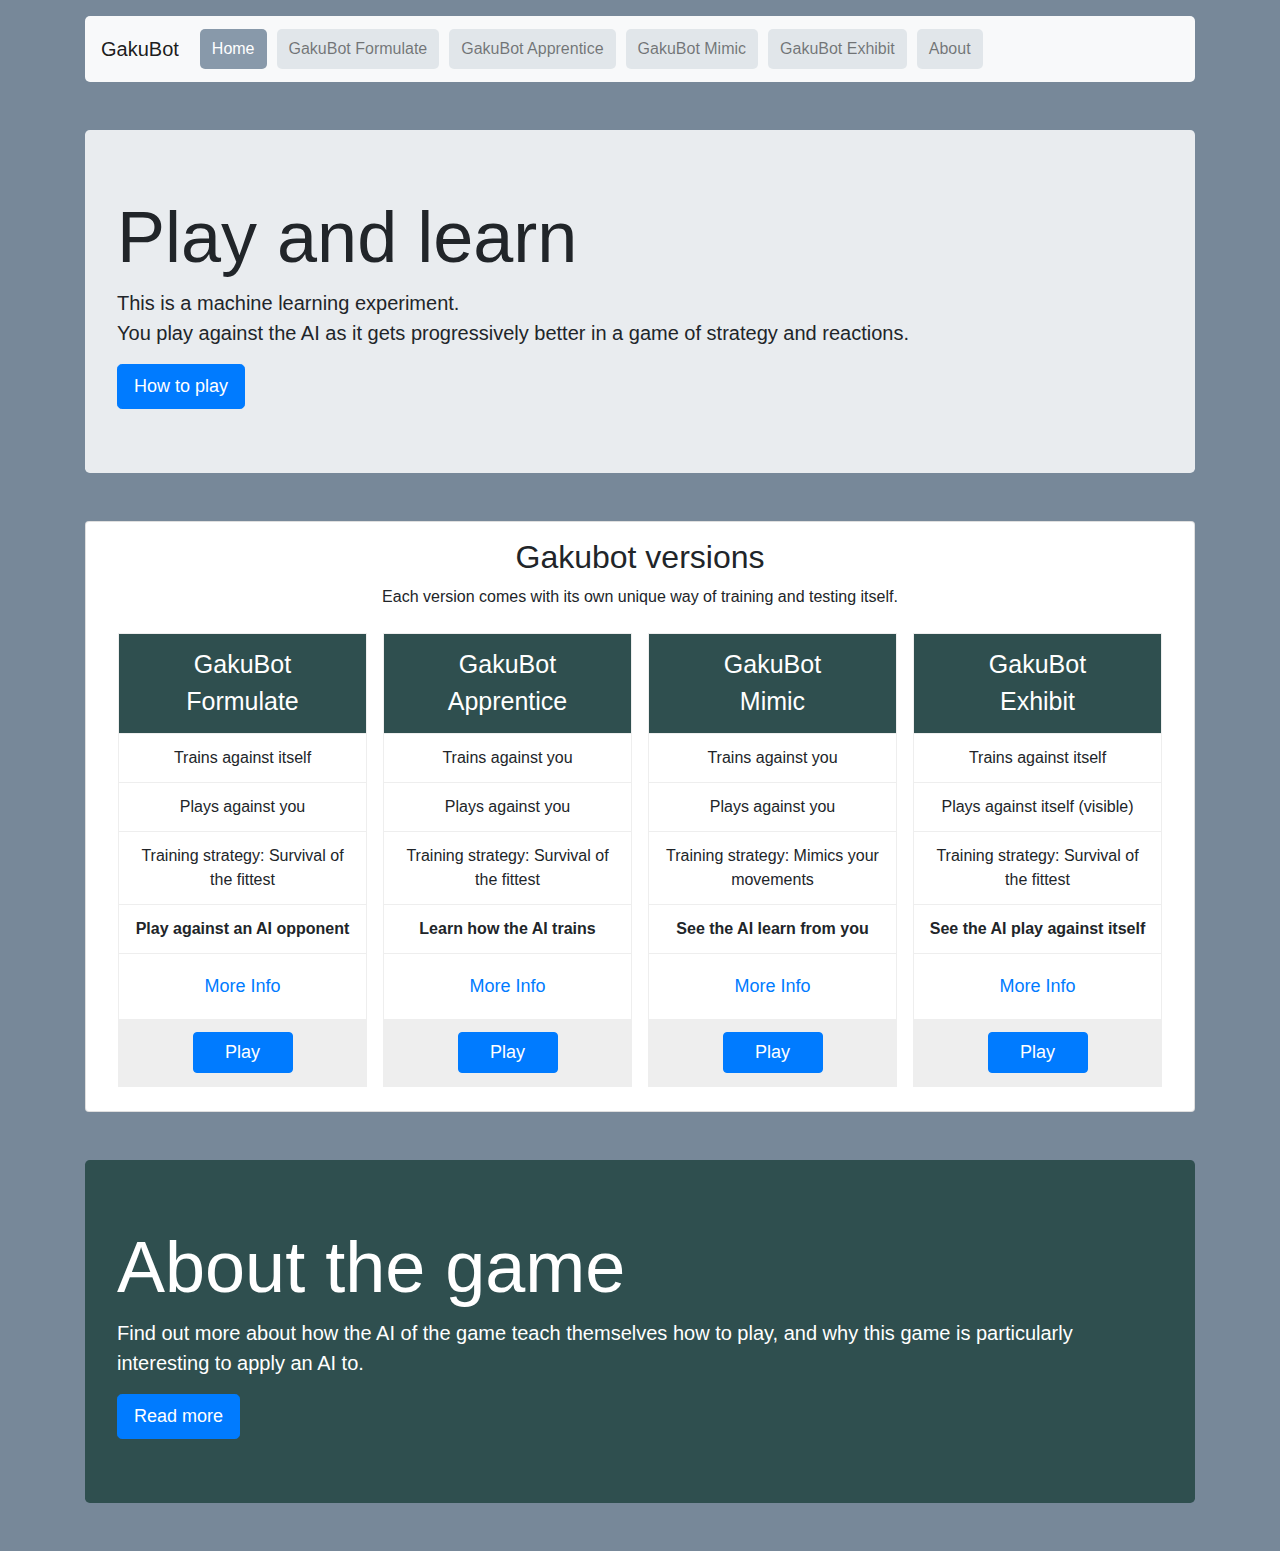
==== index.html @ 835c6d43 "Add files via upload" ====
<!DOCTYPE HTML>
<html>
<head>
  <meta http-equiv="Content-Type" content="text/html; charset=UTF-8"/>
  <title>Gakubot</title>

  <!--<link rel="stylesheet" href="style.css"/>-->
  <link rel="stylesheet" href="https://stackpath.bootstrapcdn.com/bootstrap/4.1.0/css/bootstrap.min.css">
  <link rel="stylesheet" href="css/main.css">
  <meta name="viewport" content="width=device-width, initial-scale=1">
  <style>

  #version-table{
    box-sizing: border-box;
  }

  .columns {
      float: left;
      width: 25%;
      padding: 8px;
  }

  .price {
      list-style-type: none;
      border: 1px solid #eee;
      margin: 0;
      padding: 0;
      -webkit-transition: 0.3s;
      transition: 0.3s;
  }

  .price:hover {
      box-shadow: 0 8px 12px 0 rgba(0,0,0,0.2)
  }

  .price .header {
      background-color: darkslategrey;
      color: white;
      font-size: 25px;
  }

  .price li {
      border-bottom: 1px solid #eee;
      padding: 12px;
      text-align: center;
      vertical-align: middle;
  }

  .price .grey {
      background-color: #eee;
      font-size: 20px;
  }

  .button {
      background-color: #4CAF50;
      border: none;
      color: white;
      padding: 10px 25px;
      text-align: center;
      text-decoration: none;
      font-size: 18px;
  }

  .strategy-row{
    padding:8px;
  }

  .training-row{
    padding: 8px;
  }

  nav{
    border-radius: 5px;
  }

  @media only screen and (max-width: 768px) {
      .columns {
          width: 100%;
      }
  }
  </style>
  <script></script>
</head>
<body>
  <div class="container my-3">
    <nav class="navbar navbar-expand-lg navbar-light bg-light">
      <a class="navbar-brand" href="index.html">GakuBot</a>
      <button class="navbar-toggler" type="button" data-toggle="collapse" data-target="#navbarNav" aria-controls="navbarNav" aria-expanded="false" aria-label="Toggle navigation">
        <span class="navbar-toggler-icon"></span>
      </button>
      <div class="collapse navbar-collapse" id="navbarNav">
        <ul class="navbar-nav">
          <li class="nav-item active">
            <a class="nav-link" href="index.html">Home <span class="sr-only">(current)</span></a>
          </li>
          <li class="nav-item">
            <a class="nav-link" href="formulate/formulate.html">GakuBot Formulate</a>
          </li>
          <li class="nav-item">
            <a class="nav-link" href="apprentice/apprentice.html">GakuBot Apprentice</a>
          </li>
          <li class="nav-item">
            <a class="nav-link" href="mimic/mimic.html">GakuBot Mimic</a>
          </li>
          <li class="nav-item">
            <a class="nav-link" href="exhibit/exhibit.html">GakuBot Exhibit</a>
          </li>
          <li class="nav-item">
            <a class="nav-link" href="about.html">About</a>
          </li>
        </ul>
      </div>
    </nav>
  </div>
  <!-- Jumbotron Header -->
  <div class="container">
    <header class="jumbotron my-5">
      <h1 class="display-3">Play and learn</h1>
      <p class="lead">This is a machine learning experiment. <br> You play against the AI as it gets progressively better in a game of strategy and reactions.</p>
      <a href="about.html#how-do-i-play" class="btn btn-primary btn-lg"> How to play </a>
    </header>
  </div>
  <div class="container my-2">
    <div class="card">
      <div class="w-100 m-auto d-inline-block">
        <div class="d-inline-block mx-4 my-3">
          <div id="version-table">
            <h2 style="text-align:center">Gakubot versions</h2>
            <p style="text-align:center">Each version comes with its own unique way of training and testing itself.</p>
            <div class="columns">
              <ul class="price">
                <li class="header px-0"> GakuBot <br> Formulate </li>
                <li> Trains against itself </li>
                <li class="training-row"> Plays against you </li>
                <li class="strategy-row"> Training strategy: Survival of the fittest </li>
                <li style="padding-left:0px; padding-right:0px; font-weight:bold;"> Play against an AI opponent </li>
                <li> <a href="about.html#gb-formulate" class="btn">More Info</a> </li>
                <li class="grey"><a href="formulate/formulate.html" class="btn btn-primary">Play</a></li>
              </ul>
            </div>

            <div class="columns">
              <ul class="price">
                <li class="header px-0"> GakuBot <br> Apprentice </li>
                <li> Trains against you </li>
                <li class="training-row"> Plays against you </li>
                <li class="strategy-row"> Training strategy: Survival of the fittest </li>
                <li style="padding-left:0px; padding-right:0px; font-weight:bold;"> Learn how the AI trains </li>
                <li> <a href="about.html#gb-apprentice" class="btn">More Info</a> </li>
                <li class="grey"><a href="apprentice/apprentice.html" class="btn btn-primary">Play</a></li>
              </ul>
            </div>

            <div class="columns">
              <ul class="price">
                <li class="header"> GakuBot <br> Mimic </li>
                <li> Trains against you </li>
                <li class="training-row"> Plays against you </li>
                <li class="strategy-row"> Training strategy: Mimics your movements </li>
                <li style="padding-left:0px; padding-right:0px; font-weight:bold;"> See the AI learn from you </li>
                <li> <a href="about.html#gb-mimic" class="btn">More Info</a> </li>
                <li class="grey"><a href="mimic/mimic.html" class="btn btn-primary">Play</a></li>
              </ul>
            </div>

            <div class="columns">
              <ul class="price">
                <li class="header"> GakuBot <br> Exhibit </li>
                <li> Trains against itself </li>
                <li class="training-row" style="padding-left:0px; padding-right:0px;"> Plays against itself (visible)</li>
                <li class="strategy-row"> Training strategy: Survival of the fittest </li>
                <li style="padding-left:0px; padding-right:0px; font-weight:bold;"> See the AI play against itself </li>
                <li> <a href="about.html#gb-exhibit" class="btn">More Info</a> </li>
                <li class="grey"><a href="exhibit/exhibit.html" class="btn btn-primary">Play</a></li>
              </ul>
            </div>
          </div>
        </div>
      </div>
    </div>
  </div>

  <!-- Jumbotron Header -->
  <div class="container">
    <header class="jumbotron my-5" style="background-color: darkslategrey; color:white;">
      <h1 class="display-3">About the game</h1>
      <p class="lead">Find out more about how the AI of the game teach themselves how to play, and why this game is particularly interesting to apply an AI to.</p>
      <a href="about.html" class="btn btn-primary btn-lg">Read more</a>
    </header>
  </div>

  <script src="https://code.jquery.com/jquery-3.3.1.slim.min.js"></script>
  <script src="https://cdnjs.cloudflare.com/ajax/libs/popper.js/1.14.0/umd/popper.min.js" integrity="sha384-cs/chFZiN24E4KMATLdqdvsezGxaGsi4hLGOzlXwp5UZB1LY//20VyM2taTB4QvJ" crossorigin="anonymous"></script>
  <script src="https://stackpath.bootstrapcdn.com/bootstrap/4.1.0/js/bootstrap.min.js" integrity="sha384-uefMccjFJAIv6A+rW+L4AHf99KvxDjWSu1z9VI8SKNVmz4sk7buKt/6v9KI65qnm" crossorigin="anonymous"></script>
</body>
</html>
---- css/main.css ----
body{
  padding:0;
  background-color:lightslategrey;
}

#cvs{
  border-style: solid;
  border-color: black;
  border-radius:5px;
}

#cvs, #canvas-container{
  width: 100%;
}

.card-body{
  max-height:95%;
  overflow: auto;
}

.card-text{
  overflow: auto;
}

.btn{
  min-width: 100px;
}

#canvas-container{
  overflow:hidden;
}

.btn,
.card-text{
  font-size: 18px;
}

.card-title{
  font-size: 22px;
}

#progress-button,
#progress-button-load,
#play-again-button,
#return-button{
  width: 45%;
}

.canvas-container{
  position: relative;
  display:block;
  margin:auto;
  height:400px;
  width:500px;
}

#cvs, #canvas-overlay{
  position: absolute;
}

#canvas-overlay{
  background-color: white;
  height:100%;
  width:100%;
}

.result-text{
  display: inline-block;
  padding: 5px;
  margin:0;
  border-radius:5px;
  width:50%;
}

.result-bar{
  display: inline-block;
  padding: 5px;
  margin:0;
  height:20px;
  border-radius:5px;
}

#post-game-results-won-bar{
  background-color: #00ba5d;
}

#post-game-results-lost-bar{
  margin-left: -10px;
  background-color: #e24848;
}

.under-game-button{
  min-width:160px;
}

li.nav-item{
  border-radius: 5px;
  background-color: #e1e6ea;
  margin: 5px;
  padding-left: 4px;
  padding-right: 4px;
}

li.nav-item.active{
  background-color: #8899aa;
}

li.nav-item.active a.nav-link{
  color: white !important;
}
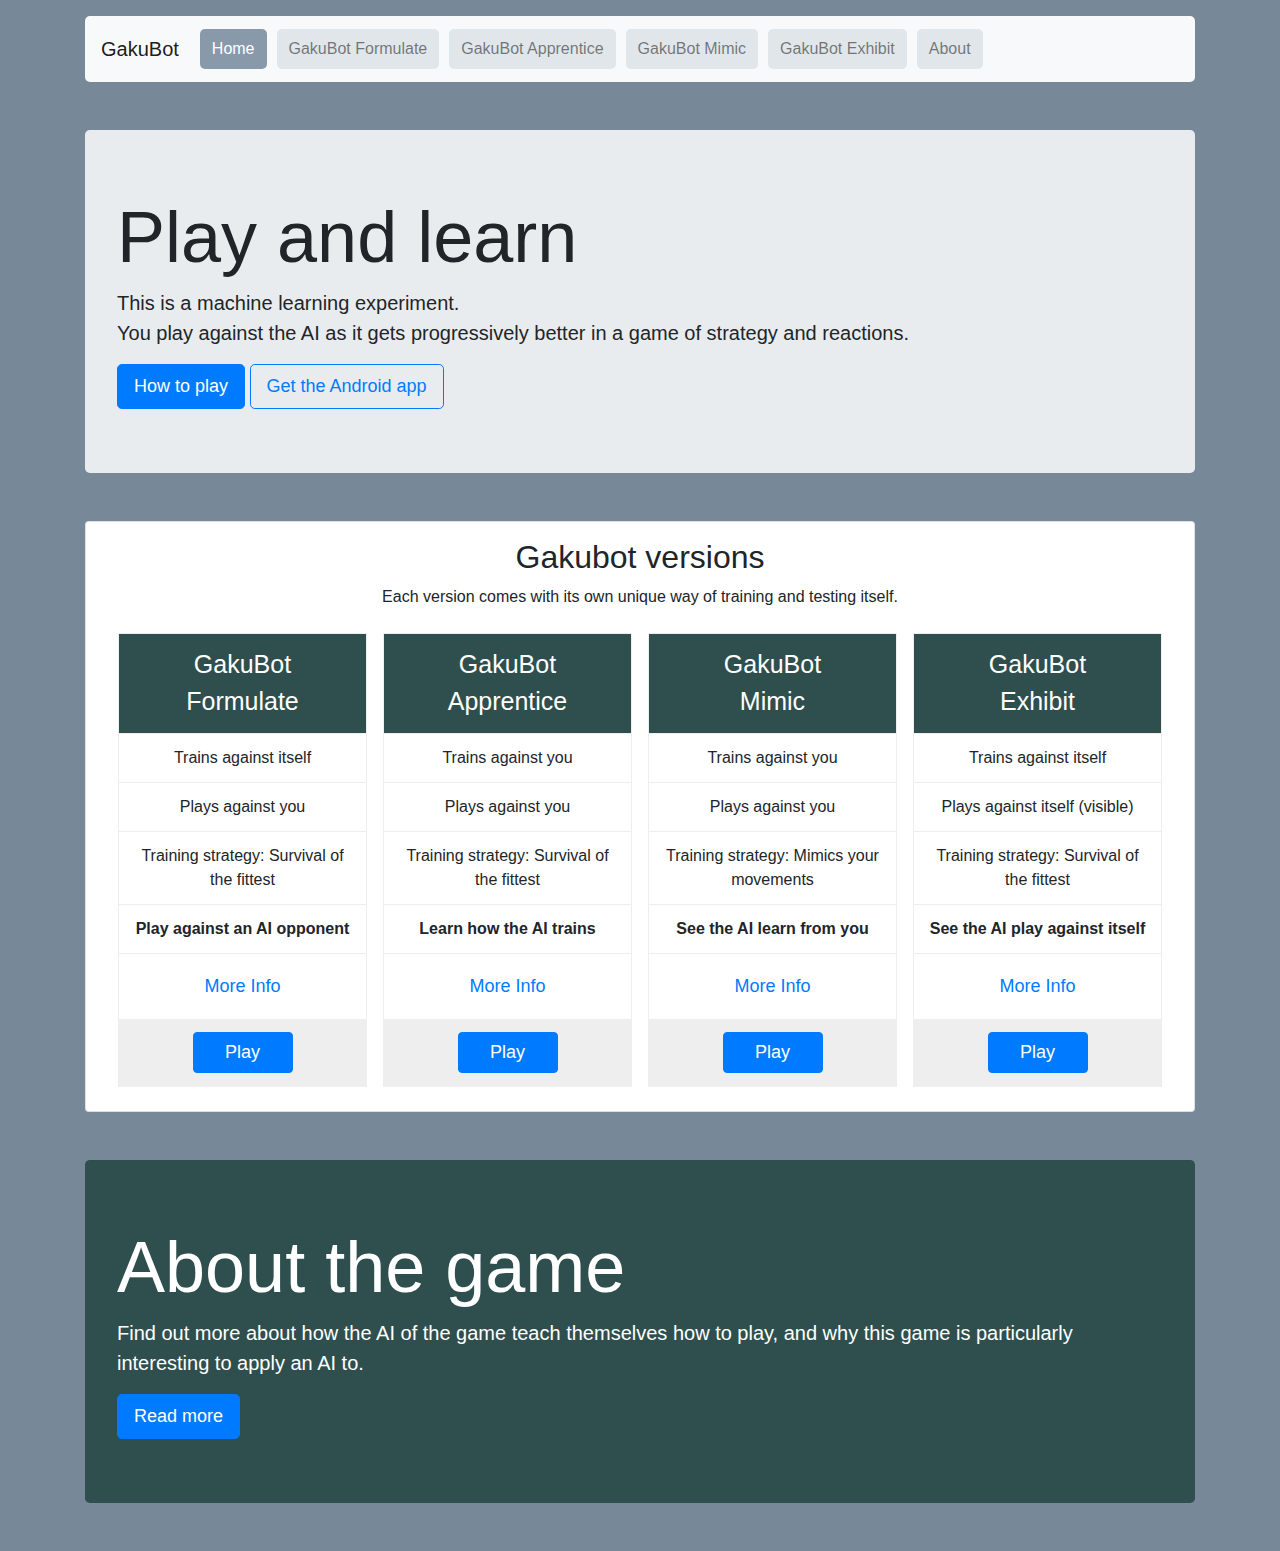
==== commit b8d5d12b: "Add files via upload" ====
--- a/index.html
+++ b/index.html
@@ -3,6 +3,25 @@
 <head>
   <meta http-equiv="Content-Type" content="text/html; charset=UTF-8"/>
   <title>Gakubot</title>
+
+  <!-- Global site tag (gtag.js) - Google Analytics -->
+  <script async src="https://www.googletagmanager.com/gtag/js?id=UA-119050179-1"></script>
+  <script>
+    window.dataLayer = window.dataLayer || [];
+    function gtag(){dataLayer.push(arguments);}
+    gtag('js', new Date());
+
+    gtag('config', 'UA-119050179-1');
+  </script>
+
+  <link rel="apple-touch-icon" sizes="180x180" href="favicons/apple-touch-icon.png">
+  <link rel="icon" type="image/png" sizes="32x32" href="favicons/favicon-32x32.png">
+  <link rel="icon" type="image/png" sizes="16x16" href="favicons/favicon-16x16.png">
+  <link rel="manifest" href="favicons/site.webmanifest">
+  <link rel="mask-icon" href="favicons/safari-pinned-tab.svg" color="#5bbad5">
+  <meta name="msapplication-TileColor" content="#da532c">
+  <meta name="theme-color" content="#ffffff">
+
 
   <!--<link rel="stylesheet" href="style.css"/>-->
   <link rel="stylesheet" href="https://stackpath.bootstrapcdn.com/bootstrap/4.1.0/css/bootstrap.min.css">
@@ -118,6 +137,7 @@
       <h1 class="display-3">Play and learn</h1>
       <p class="lead">This is a machine learning experiment. <br> You play against the AI as it gets progressively better in a game of strategy and reactions.</p>
       <a href="about.html#how-do-i-play" class="btn btn-primary btn-lg"> How to play </a>
+      <a href="" class="btn btn-outline-primary btn-lg"> Get the Android app </a>
     </header>
   </div>
   <div class="container my-2">
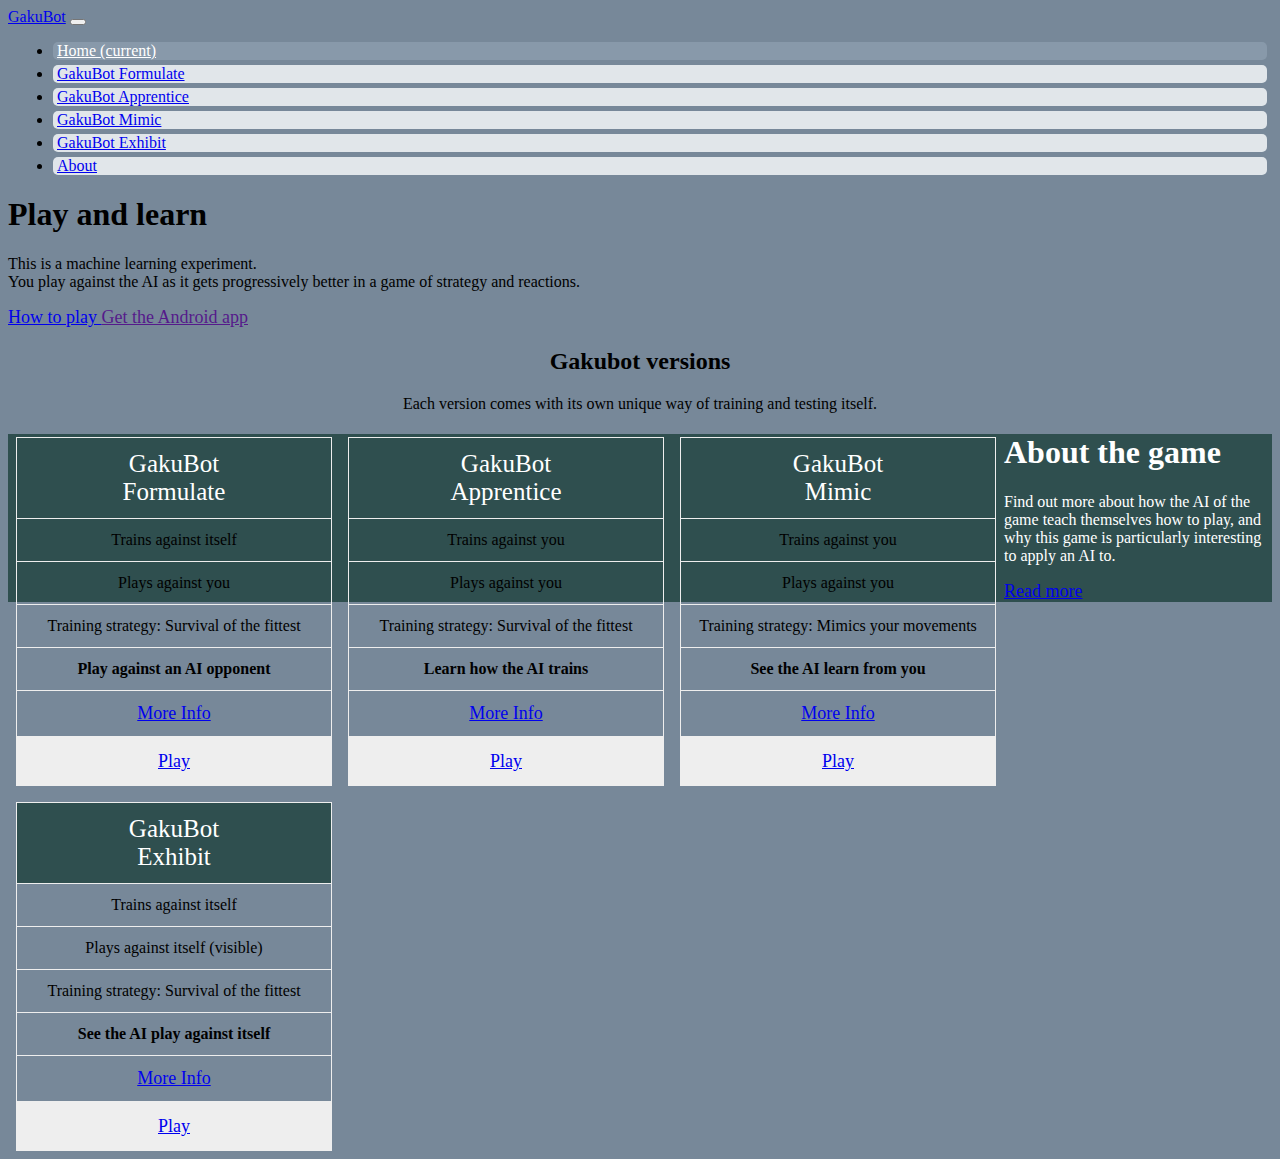
==== commit 6cc6ea64: "Update index.html" ====
--- a/index.html
+++ b/index.html
@@ -24,7 +24,7 @@
 
 
   <!--<link rel="stylesheet" href="style.css"/>-->
-  <link rel="stylesheet" href="https://stackpath.bootstrapcdn.com/bootstrap/4.1.0/css/bootstrap.min.css">
+  <link rel="stylesheet" href="css/bootstrap/bootstrap.css">
   <link rel="stylesheet" href="css/main.css">
   <meta name="viewport" content="width=device-width, initial-scale=1">
   <style>
